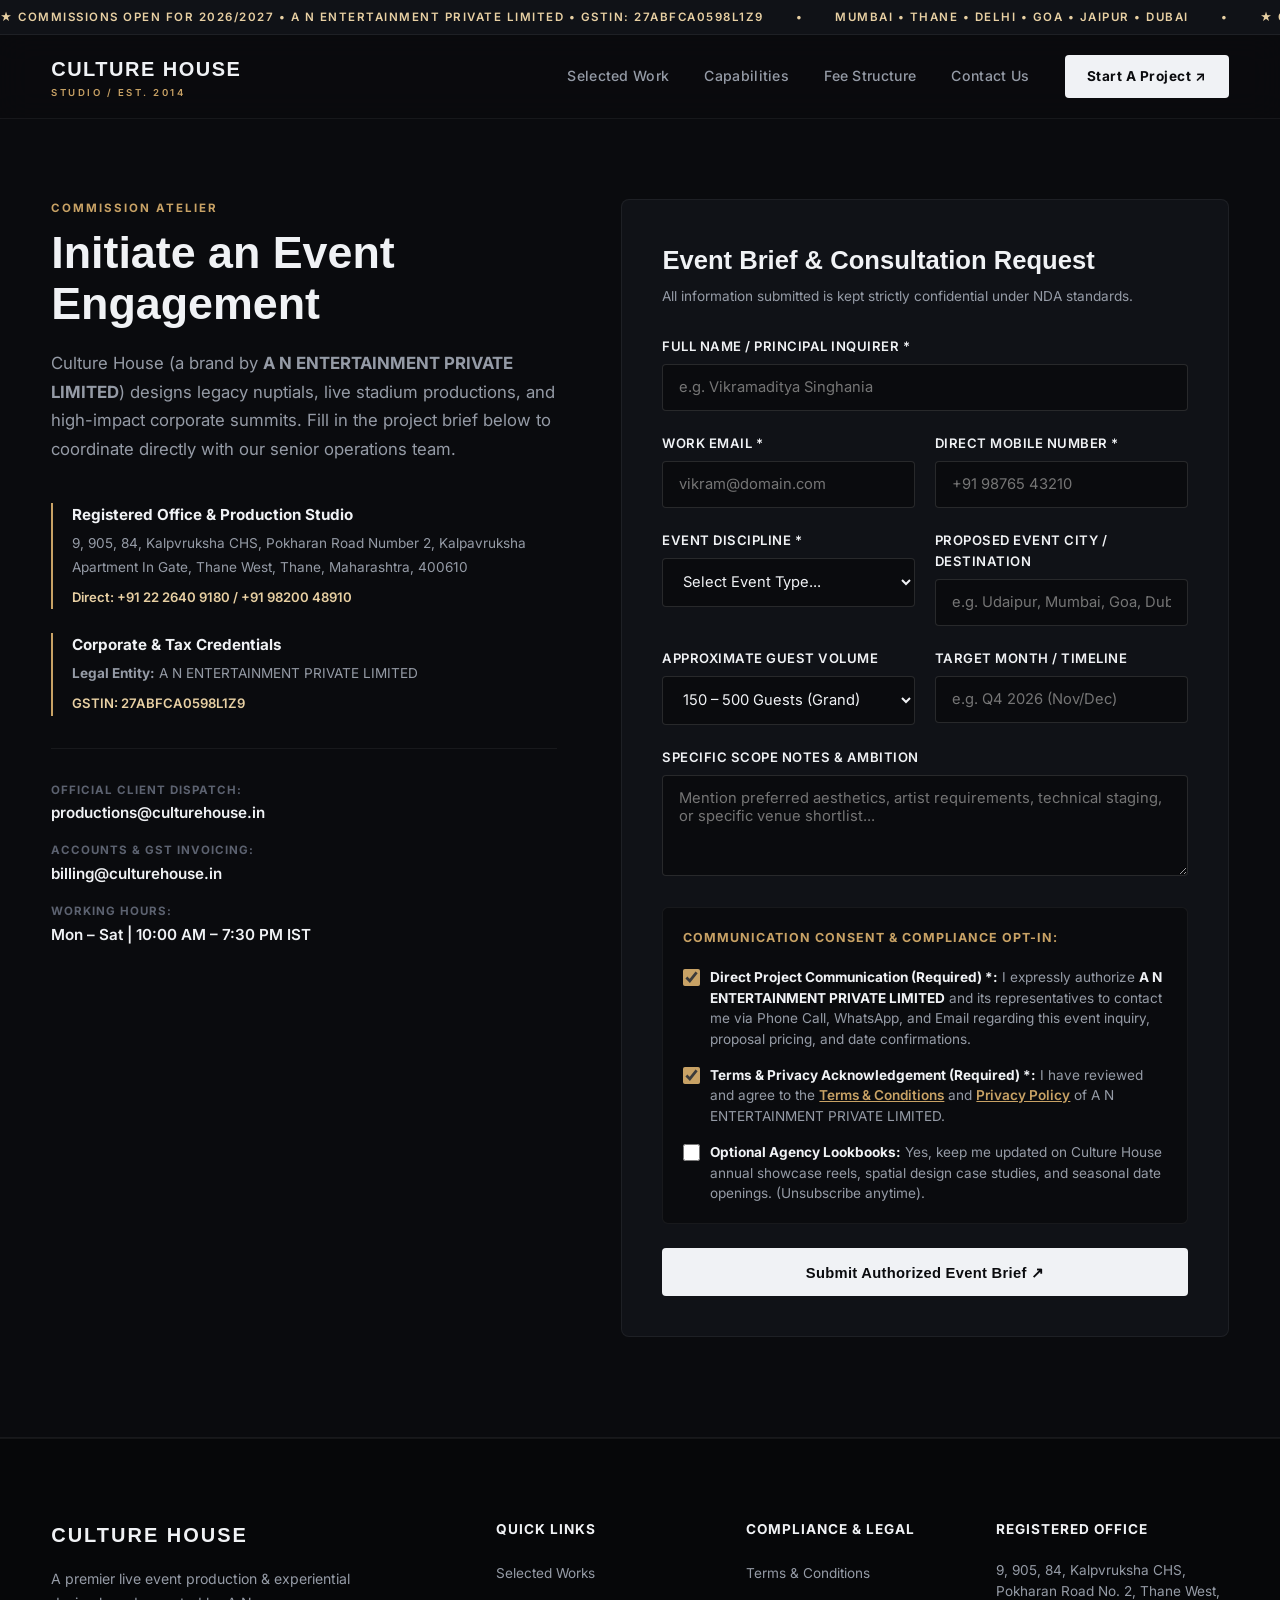
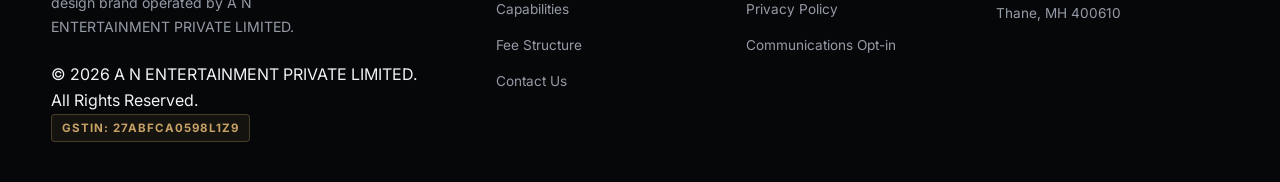
==== contact.html @ 65cb6050 "Initial commit: Culture House Event Management website for A N ENTERTAINMENT PRIVATE LIMITED" ====
<!DOCTYPE html>
<html lang="en">
<head>
  <meta charset="UTF-8">
  <meta name="viewport" content="width=device-width, initial-scale=1.0">
  <title>Contact & Commission Brief — Culture House | A N ENTERTAINMENT PRIVATE LIMITED</title>
  
  <link rel="preconnect" href="https://fonts.googleapis.com">
  <link rel="preconnect" href="https://fonts.gstatic.com" crossorigin>
  <link href="https://fonts.googleapis.com/css2?family=Cabinet+Grotesk:wght@500;700;800;900&family=Instrument+Serif:ital@0;1&family=Inter:wght@300;400;500;600;700&display=swap" rel="stylesheet">
  <link rel="stylesheet" href="https://cdnjs.cloudflare.com/ajax/libs/font-awesome/6.5.1/css/all.min.css">
  <link rel="stylesheet" href="styles.css">
</head>
<body>

  <!-- Top Announcement Bar -->
  <div class="top-ticker">
    <div class="ticker-track">
      <span>★ COMMISSIONS OPEN FOR 2026/2027 • A N ENTERTAINMENT PRIVATE LIMITED • GSTIN: 27ABFCA0598L1Z9</span>
      <span>•</span>
      <span>MUMBAI • THANE • DELHI • GOA • JAIPUR • DUBAI</span>
      <span>•</span>
      <span>★ COMMISSIONS OPEN FOR 2026/2027 • A N ENTERTAINMENT PRIVATE LIMITED</span>
    </div>
  </div>

  <!-- Primary Navigation -->
  <header class="site-header">
    <div class="header-inner">
      <a href="index.html" class="site-logo">
        <span class="logo-txt">CULTURE HOUSE</span>
        <span class="logo-sub">STUDIO / EST. 2014</span>
      </a>

      <nav class="nav-links">
        <a href="index.html#work" class="nav-item">Selected Work</a>
        <a href="index.html#capabilities" class="nav-item">Capabilities</a>
        <a href="index.html#pricing" class="nav-item">Fee Structure</a>
        <a href="contact.html" class="nav-item active">Contact Us</a>
        <a href="contact.html" class="btn-talk">Start A Project ↗</a>
      </nav>
    </div>
  </header>

  <!-- Contact Us Main Section with Verified Opt-In -->
  <main class="contact-page-wrapper">
    <div class="container contact-container">
      
      <div class="contact-intro">
        <span class="section-sup">COMMISSION ATELIER</span>
        <h1 class="contact-headline">Initiate an Event Engagement</h1>
        <p>
          Culture House (a brand by <strong>A N ENTERTAINMENT PRIVATE LIMITED</strong>) designs legacy nuptials, live stadium productions, and high-impact corporate summits. Fill in the project brief below to coordinate directly with our senior operations team.
        </p>

        <div class="office-cards">
          <div class="off-card">
            <h4>Registered Office & Production Studio</h4>
            <p>9, 905, 84, Kalpvruksha CHS, Pokharan Road Number 2, Kalpavruksha Apartment In Gate, Thane West, Thane, Maharashtra, 400610</p>
            <span class="tel">Direct: +91 22 2640 9180 / +91 98200 48910</span>
          </div>

          <div class="off-card">
            <h4>Corporate & Tax Credentials</h4>
            <p><strong>Legal Entity:</strong> A N ENTERTAINMENT PRIVATE LIMITED</p>
            <span class="tel">GSTIN: 27ABFCA0598L1Z9</span>
          </div>
        </div>

        <div class="direct-channels">
          <div class="channel-row">
            <span class="c-label">Official Client Dispatch:</span>
            <a href="mailto:productions@culturehouse.in" class="c-val">productions@culturehouse.in</a>
          </div>
          <div class="channel-row">
            <span class="c-label">Accounts & GST Invoicing:</span>
            <a href="mailto:billing@culturehouse.in" class="c-val">billing@culturehouse.in</a>
          </div>
          <div class="channel-row">
            <span class="c-label">Working Hours:</span>
            <span class="c-val">Mon – Sat | 10:00 AM – 7:30 PM IST</span>
          </div>
        </div>
      </div>

      <!-- Verified Contact Form with Regulatory Compliant Opt-In Checkboxes -->
      <div class="contact-form-wrapper">
        <h3 class="form-title-h3">Event Brief & Consultation Request</h3>
        <p class="form-sub-p">All information submitted is kept strictly confidential under NDA standards.</p>

        <form id="optInContactForm" class="rfp-form">
          <div class="f-group">
            <label>Full Name / Principal Inquirer *</label>
            <input type="text" id="contactName" placeholder="e.g. Vikramaditya Singhania" required>
          </div>

          <div class="f-row">
            <div class="f-group">
              <label>Work Email *</label>
              <input type="email" id="contactEmail" placeholder="vikram@domain.com" required>
            </div>
            <div class="f-group">
              <label>Direct Mobile Number *</label>
              <input type="tel" id="contactPhone" placeholder="+91 98765 43210" required>
            </div>
          </div>

          <div class="f-row">
            <div class="f-group">
              <label>Event Discipline *</label>
              <select id="contactCategory" required>
                <option value="">Select Event Type...</option>
                <option value="Destination Wedding">Royal / Destination Wedding</option>
                <option value="Corporate Summit">Corporate Keynote / Summit</option>
                <option value="Concert / Festival">Arena Concert / Music Festival</option>
                <option value="Private Soiree">Private VIP Soirée</option>
                <option value="Brand Experience">Experiential Brand Launch</option>
              </select>
            </div>
            <div class="f-group">
              <label>Proposed Event City / Destination</label>
              <input type="text" id="contactLocation" placeholder="e.g. Udaipur, Mumbai, Goa, Dubai">
            </div>
          </div>

          <div class="f-row">
            <div class="f-group">
              <label>Approximate Guest Volume</label>
              <select id="contactGuests">
                <option value="Under 150">50 – 150 Guests (Intimate VIP)</option>
                <option value="150 - 500" selected>150 – 500 Guests (Grand)</option>
                <option value="500 - 1500">500 – 1,500 Guests (Large Scale)</option>
                <option value="1500+">1,500+ Attendees (Arena / Mega Event)</option>
              </select>
            </div>
            <div class="f-group">
              <label>Target Month / Timeline</label>
              <input type="text" id="contactTimeline" placeholder="e.g. Q4 2026 (Nov/Dec)">
            </div>
          </div>

          <div class="f-group">
            <label>Specific Scope Notes & Ambition</label>
            <textarea id="contactNotes" rows="4" placeholder="Mention preferred aesthetics, artist requirements, technical staging, or specific venue shortlist..."></textarea>
          </div>

          <!-- Express Opt-In Consent Checkboxes (DPDP & TRAI Compliant) -->
          <div class="opt-in-box">
            <h5 class="opt-title">Communication Consent & Compliance Opt-In:</h5>
            
            <label class="opt-label">
              <input type="checkbox" id="optInDirectComm" checked required>
              <span>
                <strong>Direct Project Communication (Required) *:</strong> I expressly authorize <strong>A N ENTERTAINMENT PRIVATE LIMITED</strong> and its representatives to contact me via Phone Call, WhatsApp, and Email regarding this event inquiry, proposal pricing, and date confirmations.
              </span>
            </label>

            <label class="opt-label">
              <input type="checkbox" id="optInTerms" checked required>
              <span>
                <strong>Terms & Privacy Acknowledgement (Required) *:</strong> I have reviewed and agree to the <a href="terms.html" target="_blank" class="legal-inline-link">Terms & Conditions</a> and <a href="privacy.html" target="_blank" class="legal-inline-link">Privacy Policy</a> of A N ENTERTAINMENT PRIVATE LIMITED.
              </span>
            </label>

            <label class="opt-label">
              <input type="checkbox" id="optInAgencyDeck">
              <span>
                <strong>Optional Agency Lookbooks:</strong> Yes, keep me updated on Culture House annual showcase reels, spatial design case studies, and seasonal date openings. (Unsubscribe anytime).
              </span>
            </label>
          </div>

          <button type="submit" class="btn-solid submit-btn" id="btnSubmitContact">
            Submit Authorized Event Brief ↗
          </button>
          
          <div id="contactFormStatus" class="rfp-alert-box hidden">
            <i class="fa-solid fa-circle-check"></i> Thank you! Your authorized inquiry has been logged with A N ENTERTAINMENT PRIVATE LIMITED. Our production curator will reach out within 4 business hours.
          </div>
        </form>
      </div>

    </div>
  </main>

  <!-- Footer -->
  <footer class="site-footer">
    <div class="container footer-grid">
      <div class="f-brand">
        <h3>CULTURE HOUSE</h3>
        <p>A premier live event production & experiential design brand operated by A N ENTERTAINMENT PRIVATE LIMITED.</p>
        <span class="f-copy">© 2026 A N ENTERTAINMENT PRIVATE LIMITED. All Rights Reserved.</span>
        <div class="legal-badge-footer">
          <span>GSTIN: 27ABFCA0598L1Z9</span>
        </div>
      </div>

      <div class="f-links">
        <h5>Quick Links</h5>
        <ul>
          <li><a href="index.html#work">Selected Works</a></li>
          <li><a href="index.html#capabilities">Capabilities</a></li>
          <li><a href="index.html#pricing">Fee Structure</a></li>
          <li><a href="contact.html">Contact Us</a></li>
        </ul>
      </div>

      <div class="f-links">
        <h5>Compliance & Legal</h5>
        <ul>
          <li><a href="terms.html">Terms & Conditions</a></li>
          <li><a href="privacy.html">Privacy Policy</a></li>
          <li><a href="contact.html">Communications Opt-in</a></li>
        </ul>
      </div>

      <div class="f-links">
        <h5>Registered Office</h5>
        <p style="font-size:0.85rem; color:var(--text-muted); line-height:1.6;">
          9, 905, 84, Kalpvruksha CHS, Pokharan Road No. 2, Thane West, Thane, MH 400610
        </p>
      </div>
    </div>
  </footer>

  <script src="script.js"></script>
</body>
</html>
---- styles.css ----
/* ==========================================================================
   CULTURE HOUSE — Creative Agency & Event Production Atelier
   Architectural & Editorial Modern Minimalist Style
   Strictly Zero Generic AI Slop
   ========================================================================== */

:root {
  /* Editorial Palette: Stark Dark Architecture with Chalk and Warm Titanium */
  --bg-primary: #0a0b0e;
  --bg-secondary: #101217;
  --bg-surface: #151820;
  --bg-elevated: #1d212c;
  
  --text-main: #f0f2f5;
  --text-muted: #959ba6;
  --text-dim: #5c6270;
  
  --accent-gold: #c8a265;
  --accent-gold-light: #e8d0a3;
  --accent-gold-soft: rgba(200, 162, 101, 0.12);
  
  --border-strong: rgba(255, 255, 255, 0.12);
  --border-subtle: rgba(255, 255, 255, 0.06);
  --border-gold: rgba(200, 162, 101, 0.3);

  --font-display: 'Cabinet Grotesk', -apple-system, BlinkMacSystemFont, sans-serif;
  --font-serif: 'Instrument Serif', Georgia, serif;
  --font-body: 'Inter', -apple-system, BlinkMacSystemFont, sans-serif;

  --ease-fluid: cubic-bezier(0.16, 1, 0.3, 1);
  --transition: all 0.3s var(--ease-fluid);
}

/* Reset */
*, *::before, *::after {
  margin: 0;
  padding: 0;
  box-sizing: border-box;
}

html {
  scroll-behavior: smooth;
  font-size: 16px;
  background-color: var(--bg-primary);
}

body {
  font-family: var(--font-body);
  color: var(--text-main);
  background-color: var(--bg-primary);
  line-height: 1.6;
  -webkit-font-smoothing: antialiased;
  overflow-x: hidden;
}

img {
  max-width: 100%;
  display: block;
}

a {
  color: inherit;
  text-decoration: none;
  transition: var(--transition);
}

ul {
  list-style: none;
}

.container {
  width: 92%;
  max-width: 1360px;
  margin: 0 auto;
}

/* Top Ticker */
.top-ticker {
  background: var(--bg-secondary);
  border-bottom: 1px solid var(--border-subtle);
  padding: 8px 0;
  overflow: hidden;
  white-space: nowrap;
  font-size: 0.72rem;
  letter-spacing: 1.5px;
  font-weight: 600;
  color: var(--accent-gold-light);
}

.ticker-track {
  display: inline-flex;
  gap: 2rem;
  animation: marquee 35s linear infinite;
}

@keyframes marquee {
  0% { transform: translateX(0); }
  100% { transform: translateX(-50%); }
}

/* Header */
.site-header {
  position: sticky;
  top: 0;
  z-index: 1000;
  background: rgba(10, 11, 14, 0.9);
  backdrop-filter: blur(16px);
  border-bottom: 1px solid var(--border-subtle);
  padding: 1.1rem 0;
}

.header-inner {
  width: 92%;
  max-width: 1360px;
  margin: 0 auto;
  display: flex;
  align-items: center;
  justify-content: space-between;
}

.site-logo {
  display: flex;
  flex-direction: column;
}

.logo-txt {
  font-family: var(--font-display);
  font-size: 1.25rem;
  font-weight: 900;
  letter-spacing: 1.5px;
  color: var(--text-main);
}

.logo-sub {
  font-size: 0.6rem;
  font-weight: 600;
  letter-spacing: 2.5px;
  color: var(--accent-gold);
}

.nav-links {
  display: flex;
  align-items: center;
  gap: 2.2rem;
}

.nav-item {
  font-size: 0.88rem;
  font-weight: 500;
  color: var(--text-muted);
  letter-spacing: 0.3px;
}

.nav-item:hover {
  color: var(--text-main);
}

.btn-talk {
  background: var(--text-main);
  color: #0a0b0e !important;
  font-size: 0.85rem;
  font-weight: 700;
  padding: 0.65rem 1.4rem;
  border-radius: 4px;
  letter-spacing: 0.5px;
  transition: var(--transition);
}

.btn-talk:hover {
  background: var(--accent-gold-light);
  transform: translateY(-1px);
}

.mobile-menu-btn {
  display: none;
  background: transparent;
  border: none;
  flex-direction: column;
  gap: 6px;
  cursor: pointer;
}

.mobile-menu-btn span {
  width: 24px;
  height: 2px;
  background-color: var(--text-main);
}

/* Global Buttons */
.btn-solid {
  display: inline-block;
  background: var(--text-main);
  color: #0a0b0e;
  font-size: 0.92rem;
  font-weight: 700;
  padding: 0.95rem 1.8rem;
  border-radius: 4px;
  letter-spacing: 0.3px;
  transition: var(--transition);
  border: 1px solid var(--text-main);
}

.btn-solid:hover {
  background: var(--accent-gold);
  border-color: var(--accent-gold);
  color: #000;
}

.btn-outline {
  display: inline-block;
  background: transparent;
  color: var(--text-main);
  border: 1px solid var(--border-strong);
  font-size: 0.92rem;
  font-weight: 600;
  padding: 0.95rem 1.8rem;
  border-radius: 4px;
  transition: var(--transition);
}

.btn-outline:hover {
  border-color: var(--text-main);
  background: rgba(255, 255, 255, 0.05);
}

.btn-outline-dark {
  display: block;
  text-align: center;
  border: 1px solid var(--border-strong);
  padding: 0.85rem;
  border-radius: 4px;
  font-size: 0.88rem;
  font-weight: 600;
  color: var(--text-main);
  margin-top: 1.5rem;
  transition: var(--transition);
}

.btn-outline-dark:hover {
  background: var(--text-main);
  color: #000;
}

/* Hero Section */
.hero-section {
  padding: 80px 0 60px;
  border-bottom: 1px solid var(--border-subtle);
}

.hero-header-row {
  display: flex;
  align-items: center;
  justify-content: space-between;
  margin-bottom: 2rem;
}

.hero-label-tag {
  display: inline-flex;
  align-items: center;
  gap: 8px;
  font-size: 0.8rem;
  font-weight: 600;
  letter-spacing: 1px;
  color: var(--text-muted);
  text-transform: uppercase;
}

.dot-live {
  width: 7px;
  height: 7px;
  background-color: #22c55e;
  border-radius: 50%;
  display: inline-block;
  box-shadow: 0 0 8px #22c55e;
}

.hero-location-tag {
  font-size: 0.8rem;
  font-weight: 500;
  color: var(--text-dim);
  text-transform: uppercase;
  letter-spacing: 1px;
}

.hero-headline {
  font-family: var(--font-display);
  font-size: 4.2rem;
  font-weight: 800;
  line-height: 1.08;
  letter-spacing: -1.5px;
  color: var(--text-main);
  max-width: 1100px;
  margin-bottom: 3rem;
}

.editorial-italic {
  font-family: var(--font-serif);
  font-weight: 400;
  font-style: italic;
  color: var(--accent-gold-light);
  padding: 0 4px;
}

.hero-bottom-grid {
  display: grid;
  grid-template-columns: 1.2fr 0.8fr;
  gap: 4rem;
  align-items: flex-end;
  margin-bottom: 4rem;
}

.hero-summary p {
  font-size: 1.15rem;
  color: var(--text-muted);
  line-height: 1.7;
  max-width: 680px;
  margin-bottom: 2rem;
}

.hero-cta-group {
  display: flex;
  gap: 1.2rem;
  flex-wrap: wrap;
}

.hero-meta-stats {
  border-left: 1px solid var(--border-strong);
  padding-left: 2.5rem;
  display: flex;
  flex-direction: column;
  gap: 1.4rem;
}

.meta-row .m-title {
  display: block;
  font-size: 0.72rem;
  text-transform: uppercase;
  letter-spacing: 1.5px;
  color: var(--text-dim);
  margin-bottom: 4px;
}

.meta-row .m-val {
  font-size: 1.15rem;
  font-weight: 700;
  color: var(--text-main);
  font-family: var(--font-display);
}

/* Hero Imagery Reel */
.hero-imagery-reel {
  width: 92%;
  max-width: 1360px;
  margin: 0 auto;
  display: grid;
  grid-template-columns: 1.8fr 1fr;
  gap: 1.5rem;
}

.reel-card {
  position: relative;
  border-radius: 6px;
  overflow: hidden;
  background: var(--bg-surface);
  border: 1px solid var(--border-subtle);
}

.reel-card img {
  width: 100%;
  height: 480px;
  object-fit: cover;
  transition: transform 0.8s var(--ease-fluid);
}

.reel-card:hover img {
  transform: scale(1.03);
}

.reel-caption {
  position: absolute;
  bottom: 0;
  left: 0;
  width: 100%;
  padding: 1.2rem 1.5rem;
  background: linear-gradient(180deg, transparent 0%, rgba(10, 11, 14, 0.95) 100%);
  display: flex;
  justify-content: space-between;
  align-items: center;
}

.reel-idx {
  font-size: 0.75rem;
  font-weight: 700;
  letter-spacing: 1px;
  color: var(--accent-gold);
}

.reel-name {
  font-size: 0.9rem;
  font-weight: 600;
  color: var(--text-main);
}

/* Trust Bar */
.trust-bar {
  padding: 40px 0;
  border-bottom: 1px solid var(--border-subtle);
  background: var(--bg-secondary);
}

.trust-text {
  font-size: 0.72rem;
  font-weight: 700;
  letter-spacing: 2px;
  color: var(--text-dim);
  margin-bottom: 1.5rem;
}

.client-logo-grid {
  display: flex;
  justify-content: space-between;
  align-items: center;
  gap: 2rem;
  flex-wrap: wrap;
}

.logo-unit {
  font-family: var(--font-display);
  font-size: 1.3rem;
  font-weight: 800;
  letter-spacing: 3px;
  color: rgba(255, 255, 255, 0.25);
  transition: var(--transition);
}

.logo-unit:hover {
  color: var(--text-main);
}

/* Section Shared Typography */
.section-title-wrap {
  display: flex;
  justify-content: space-between;
  align-items: flex-end;
  margin-bottom: 3.5rem;
  gap: 2rem;
}

.section-sup {
  display: block;
  font-size: 0.72rem;
  font-weight: 700;
  letter-spacing: 2px;
  color: var(--accent-gold);
  margin-bottom: 0.6rem;
  text-transform: uppercase;
}

.section-main-heading {
  font-family: var(--font-display);
  font-size: 2.6rem;
  font-weight: 800;
  letter-spacing: -0.5px;
  color: var(--text-main);
}

.section-side-note {
  max-width: 420px;
  font-size: 0.95rem;
  color: var(--text-muted);
  line-height: 1.6;
}

/* Work Section */
.work-section {
  padding: 100px 0;
  border-bottom: 1px solid var(--border-subtle);
}

.work-category-filters {
  display: flex;
  gap: 8px;
  flex-wrap: wrap;
}

.filter-chip {
  background: transparent;
  border: 1px solid var(--border-strong);
  color: var(--text-muted);
  font-size: 0.82rem;
  font-weight: 600;
  padding: 0.55rem 1.1rem;
  border-radius: 4px;
  cursor: pointer;
  transition: var(--transition);
}

.filter-chip:hover,
.filter-chip.active {
  background: var(--text-main);
  color: #000;
  border-color: var(--text-main);
}

.case-study-list {
  display: flex;
  flex-direction: column;
  gap: 3.5rem;
}

.case-card {
  display: grid;
  grid-template-columns: 1.1fr 1.2fr;
  gap: 3rem;
  align-items: center;
  background: var(--bg-secondary);
  border: 1px solid var(--border-subtle);
  border-radius: 8px;
  overflow: hidden;
  transition: var(--transition);
}

.case-card:hover {
  border-color: var(--border-strong);
  box-shadow: 0 20px 40px rgba(0,0,0,0.4);
}

.case-visual {
  position: relative;
  height: 100%;
  min-height: 380px;
}

.case-visual img {
  width: 100%;
  height: 100%;
  object-fit: cover;
}

.case-badge {
  position: absolute;
  top: 1.5rem;
  left: 1.5rem;
  background: rgba(10, 11, 14, 0.85);
  border: 1px solid var(--border-strong);
  padding: 6px 12px;
  font-size: 0.72rem;
  font-weight: 700;
  letter-spacing: 1px;
  text-transform: uppercase;
  color: var(--accent-gold-light);
  border-radius: 3px;
}

.case-details {
  padding: 2.5rem 3rem 2.5rem 0;
}

.case-meta-line {
  font-size: 0.78rem;
  font-weight: 600;
  color: var(--accent-gold);
  letter-spacing: 1px;
  margin-bottom: 0.8rem;
  text-transform: uppercase;
}

.case-title {
  font-family: var(--font-display);
  font-size: 1.85rem;
  font-weight: 700;
  line-height: 1.25;
  margin-bottom: 1rem;
  color: var(--text-main);
}

.case-desc {
  font-size: 0.95rem;
  color: var(--text-muted);
  line-height: 1.7;
  margin-bottom: 2rem;
}

.case-specs {
  display: grid;
  grid-template-columns: 1fr 1fr;
  gap: 1.5rem;
  border-top: 1px solid var(--border-subtle);
  padding-top: 1.5rem;
}

.spec-col strong {
  display: block;
  font-size: 0.72rem;
  text-transform: uppercase;
  color: var(--text-dim);
  letter-spacing: 1px;
  margin-bottom: 4px;
}

.spec-col span {
  font-size: 0.88rem;
  font-weight: 600;
  color: var(--text-main);
}

/* Capabilities Table */
.capabilities-section {
  padding: 100px 0;
  border-bottom: 1px solid var(--border-subtle);
  background: var(--bg-primary);
}

.cap-table {
  display: flex;
  flex-direction: column;
}

.cap-row {
  display: grid;
  grid-template-columns: 80px 1.4fr 1.2fr;
  gap: 2.5rem;
  padding: 2.5rem 0;
  border-bottom: 1px solid var(--border-subtle);
  align-items: flex-start;
  transition: var(--transition);
}

.cap-row:hover {
  border-color: var(--border-strong);
}

.cap-num {
  font-family: var(--font-serif);
  font-size: 1.8rem;
  font-style: italic;
  color: var(--accent-gold);
}

.cap-title h3 {
  font-family: var(--font-display);
  font-size: 1.4rem;
  font-weight: 700;
  margin-bottom: 0.6rem;
  color: var(--text-main);
}

.cap-title p {
  font-size: 0.92rem;
  color: var(--text-muted);
  line-height: 1.6;
  max-width: 500px;
}

.cap-deliverables {
  display: flex;
  flex-direction: column;
  gap: 0.6rem;
}

.cap-deliverables span {
  font-size: 0.82rem;
  font-weight: 600;
  color: var(--text-main);
  background: var(--bg-secondary);
  border: 1px solid var(--border-subtle);
  padding: 8px 14px;
  border-radius: 4px;
  width: fit-content;
}

/* Pricing Section */
.pricing-section {
  padding: 100px 0;
  background: var(--bg-secondary);
  border-bottom: 1px solid var(--border-subtle);
}

.pricing-grid {
  display: grid;
  grid-template-columns: repeat(3, 1fr);
  gap: 2rem;
}

.price-card {
  background: var(--bg-primary);
  border: 1px solid var(--border-subtle);
  border-radius: 6px;
  padding: 2.5rem;
  display: flex;
  flex-direction: column;
  justify-content: space-between;
  position: relative;
}

.price-card.featured-card {
  border-color: var(--border-gold);
  box-shadow: 0 0 30px rgba(200, 162, 101, 0.08);
}

.featured-tag {
  position: absolute;
  top: -12px;
  left: 2rem;
  background: var(--accent-gold);
  color: #000;
  font-size: 0.65rem;
  font-weight: 800;
  letter-spacing: 1.5px;
  padding: 4px 10px;
  border-radius: 2px;
}

.p-header h4 {
  font-family: var(--font-display);
  font-size: 1.35rem;
  font-weight: 700;
  margin-bottom: 0.4rem;
}

.p-ideal {
  font-size: 0.8rem;
  color: var(--text-muted);
  display: block;
  margin-bottom: 1.5rem;
}

.p-cost {
  margin-bottom: 2rem;
  border-bottom: 1px solid var(--border-subtle);
  padding-bottom: 1.5rem;
}

.p-cost .currency {
  font-size: 1.2rem;
  color: var(--accent-gold);
  font-weight: 600;
  margin-right: 4px;
}

.p-cost .val {
  font-family: var(--font-display);
  font-size: 2.2rem;
  font-weight: 800;
}

.p-cost .unit {
  font-size: 0.78rem;
  color: var(--text-dim);
  display: block;
  text-transform: uppercase;
  letter-spacing: 1px;
}

.p-features {
  display: flex;
  flex-direction: column;
  gap: 0.85rem;
  margin-bottom: 2rem;
  flex-grow: 1;
}

.p-features li {
  font-size: 0.88rem;
  color: var(--text-muted);
  display: flex;
  align-items: center;
  gap: 10px;
}

.p-features li i {
  color: var(--accent-gold);
  font-size: 0.75rem;
}

/* Credo Section */
.credo-section {
  padding: 100px 0;
  border-bottom: 1px solid var(--border-subtle);
}

.credo-container {
  display: grid;
  grid-template-columns: 1.1fr 1fr;
  gap: 4rem;
  align-items: center;
}

.credo-left h2 {
  font-family: var(--font-serif);
  font-size: 2.8rem;
  font-weight: 400;
  line-height: 1.2;
  font-style: italic;
  color: var(--text-main);
}

.credo-right p {
  font-size: 1.05rem;
  color: var(--text-muted);
  line-height: 1.8;
  margin-bottom: 1.5rem;
}

.founder-sign {
  display: flex;
  gap: 3rem;
  border-top: 1px solid var(--border-subtle);
  padding-top: 1.5rem;
  margin-top: 2rem;
}

.f-info strong {
  display: block;
  font-size: 0.95rem;
  color: var(--text-main);
}

.f-info span {
  font-size: 0.78rem;
  color: var(--accent-gold);
  text-transform: uppercase;
  letter-spacing: 1px;
}

/* Estimator Box */
.estimator-section {
  padding: 80px 0;
  background: var(--bg-secondary);
  border-bottom: 1px solid var(--border-subtle);
}

.estimator-box {
  background: var(--bg-surface);
  border: 1px solid var(--border-strong);
  border-radius: 8px;
  padding: 3rem;
  display: grid;
  grid-template-columns: 1.3fr 1fr;
  gap: 4rem;
  align-items: center;
}

.est-left h3 {
  font-family: var(--font-display);
  font-size: 1.8rem;
  font-weight: 700;
  margin-bottom: 0.6rem;
}

.est-left p {
  font-size: 0.92rem;
  color: var(--text-muted);
  margin-bottom: 2rem;
}

.est-control {
  margin-bottom: 1.5rem;
}

.est-control label {
  display: block;
  font-size: 0.88rem;
  font-weight: 600;
  margin-bottom: 0.6rem;
  color: var(--text-main);
}

.est-control strong {
  color: var(--accent-gold);
}

.est-control input[type="range"] {
  width: 100%;
  accent-color: var(--accent-gold);
}

.est-select {
  width: 100%;
  padding: 0.8rem;
  background: var(--bg-primary);
  border: 1px solid var(--border-subtle);
  color: var(--text-main);
  border-radius: 4px;
  font-family: inherit;
}

.est-right {
  background: var(--bg-primary);
  border: 1px solid var(--border-subtle);
  padding: 2.2rem;
  border-radius: 6px;
  text-align: center;
}

.est-sub {
  font-size: 0.72rem;
  font-weight: 700;
  letter-spacing: 1.5px;
  color: var(--text-dim);
  text-transform: uppercase;
  display: block;
}

.est-figure {
  font-family: var(--font-display);
  font-size: 2.4rem;
  font-weight: 900;
  color: var(--accent-gold-light);
  margin: 0.8rem 0;
}

.est-note {
  font-size: 0.78rem;
  color: var(--text-dim);
  margin-bottom: 1.5rem;
  line-height: 1.5;
}

.est-btn {
  width: 100%;
  text-align: center;
}

/* Contact Section */
.contact-section {
  padding: 100px 0;
  background: var(--bg-primary);
}

.contact-container {
  display: grid;
  grid-template-columns: 1fr 1.2fr;
  gap: 4rem;
}

.contact-headline {
  font-family: var(--font-display);
  font-size: 2.8rem;
  font-weight: 800;
  line-height: 1.15;
  margin-bottom: 1.2rem;
}

.contact-intro p {
  color: var(--text-muted);
  font-size: 1.05rem;
  line-height: 1.7;
  margin-bottom: 2.5rem;
}

.office-cards {
  display: flex;
  flex-direction: column;
  gap: 1.5rem;
  margin-bottom: 2rem;
}

.off-card {
  border-left: 2px solid var(--accent-gold);
  padding-left: 1.2rem;
}

.off-card h4 {
  font-size: 0.95rem;
  font-weight: 700;
  margin-bottom: 0.3rem;
}

.off-card p {
  font-size: 0.85rem;
  color: var(--text-muted);
  margin-bottom: 0.3rem !important;
}

.off-card .tel {
  font-size: 0.82rem;
  font-weight: 600;
  color: var(--accent-gold-light);
}

.direct-email {
  font-size: 0.88rem;
}

.direct-email span {
  color: var(--text-dim);
  margin-right: 6px;
}

.direct-email a {
  color: var(--text-main);
  text-decoration: underline;
  font-weight: 600;
}

.contact-form-wrapper {
  background: var(--bg-secondary);
  border: 1px solid var(--border-subtle);
  border-radius: 8px;
  padding: 2.5rem;
}

.f-group {
  margin-bottom: 1.4rem;
}

.f-row {
  display: grid;
  grid-template-columns: 1fr 1fr;
  gap: 1.2rem;
}

.f-group label {
  display: block;
  font-size: 0.82rem;
  font-weight: 600;
  color: var(--text-main);
  margin-bottom: 0.4rem;
  text-transform: uppercase;
  letter-spacing: 0.5px;
}

.f-group input,
.f-group select,
.f-group textarea {
  width: 100%;
  background: var(--bg-primary);
  border: 1px solid var(--border-strong);
  color: var(--text-main);
  padding: 0.85rem 1rem;
  border-radius: 4px;
  font-family: inherit;
  font-size: 0.92rem;
  transition: var(--transition);
}

.f-group input:focus,
.f-group select:focus,
.f-group textarea:focus {
  outline: none;
  border-color: var(--accent-gold);
}

.submit-btn {
  width: 100%;
  cursor: pointer;
  border: none;
}

.rfp-alert-box {
  margin-top: 1.2rem;
  padding: 1rem;
  border-radius: 4px;
  font-size: 0.88rem;
  background: rgba(34, 197, 94, 0.1);
  border: 1px solid rgba(34, 197, 94, 0.3);
  color: #86efac;
}

.rfp-alert-box.hidden {
  display: none;
}

/* Footer */
.site-footer {
  background: #060709;
  border-top: 1px solid var(--border-subtle);
  padding: 80px 0 40px;
}

.footer-grid {
  display: grid;
  grid-template-columns: 2fr 1fr 1fr 1.2fr;
  gap: 3.5rem;
}

.f-brand h3 {
  font-family: var(--font-display);
  font-size: 1.25rem;
  font-weight: 900;
  letter-spacing: 2px;
  margin-bottom: 1rem;
}

.f-brand p {
  color: var(--text-muted);
  font-size: 0.88rem;
  line-height: 1.7;
  max-width: 320px;
  margin-bottom: 1.5rem;
}

/* Legal Pages & Documentation */
.legal-page-section {
  padding: 80px 0 100px;
  background: var(--bg-primary);
  border-bottom: 1px solid var(--border-subtle);
}

.legal-container {
  max-width: 900px;
  margin: 0 auto;
}

.legal-header {
  margin-bottom: 3.5rem;
  border-bottom: 1px solid var(--border-subtle);
  padding-bottom: 2rem;
}

.legal-title {
  font-family: var(--font-display);
  font-size: 3rem;
  font-weight: 800;
  letter-spacing: -1px;
  margin: 0.5rem 0 1rem;
  color: var(--text-main);
}

.legal-updated {
  font-size: 0.85rem;
  color: var(--text-muted);
}

.legal-body {
  display: flex;
  flex-direction: column;
  gap: 2.5rem;
}

.legal-block h3 {
  font-family: var(--font-display);
  font-size: 1.4rem;
  font-weight: 700;
  color: var(--text-main);
  margin-bottom: 1rem;
}

.legal-block p {
  font-size: 0.98rem;
  color: var(--text-muted);
  line-height: 1.8;
  margin-bottom: 1rem;
}

.legal-block ul {
  display: flex;
  flex-direction: column;
  gap: 0.8rem;
  padding-left: 1.2rem;
  margin-top: 0.8rem;
}

.legal-block ul li {
  font-size: 0.95rem;
  color: var(--text-muted);
  line-height: 1.6;
  list-style-type: disc;
}

.legal-info-card {
  background: var(--bg-secondary);
  border: 1px solid var(--border-gold);
  border-radius: 6px;
  padding: 1.5rem;
  margin: 1.2rem 0;
}

.legal-info-card strong {
  display: block;
  font-size: 0.9rem;
  color: var(--accent-gold-light);
  margin-bottom: 0.8rem;
  text-transform: uppercase;
  letter-spacing: 1px;
}

.legal-info-card ul li {
  list-style: none;
}

.legal-cta-box {
  background: var(--bg-secondary);
  border: 1px solid var(--border-strong);
  padding: 2.5rem;
  border-radius: 8px;
  margin-top: 4rem;
  text-align: center;
}

.legal-cta-box h4 {
  font-family: var(--font-display);
  font-size: 1.5rem;
  font-weight: 700;
  margin-bottom: 0.5rem;
}

.legal-cta-box p {
  color: var(--text-muted);
  margin-bottom: 1.5rem;
  font-size: 0.95rem;
}

/* Contact Page Dedicated Styles */
.contact-page-wrapper {
  padding: 80px 0 100px;
  background: var(--bg-primary);
  border-bottom: 1px solid var(--border-subtle);
}

.form-title-h3 {
  font-family: var(--font-display);
  font-size: 1.6rem;
  font-weight: 700;
  margin-bottom: 0.3rem;
  color: var(--text-main);
}

.form-sub-p {
  font-size: 0.85rem;
  color: var(--text-muted);
  margin-bottom: 1.8rem;
}

.direct-channels {
  display: flex;
  flex-direction: column;
  gap: 1rem;
  margin-top: 2rem;
  padding-top: 2rem;
  border-top: 1px solid var(--border-subtle);
}

.channel-row {
  display: flex;
  flex-direction: column;
}

.c-label {
  font-size: 0.72rem;
  font-weight: 700;
  text-transform: uppercase;
  letter-spacing: 1px;
  color: var(--text-dim);
  margin-bottom: 2px;
}

.c-val {
  font-size: 0.95rem;
  font-weight: 600;
  color: var(--text-main);
}

.channel-row a.c-val:hover {
  color: var(--accent-gold);
}

/* Opt-In Checkboxes Container */
.opt-in-box {
  background: var(--bg-primary);
  border: 1px solid var(--border-subtle);
  border-radius: 6px;
  padding: 1.25rem;
  margin: 1.5rem 0;
  display: flex;
  flex-direction: column;
  gap: 1rem;
}

.opt-title {
  font-size: 0.78rem;
  font-weight: 700;
  text-transform: uppercase;
  letter-spacing: 1px;
  color: var(--accent-gold);
  margin-bottom: 0.2rem;
}

.opt-label {
  display: flex;
  align-items: flex-start;
  gap: 10px;
  cursor: pointer;
  font-size: 0.85rem;
  color: var(--text-muted);
  line-height: 1.5;
}

.opt-label input[type="checkbox"] {
  width: 17px;
  height: 17px;
  margin-top: 2px;
  accent-color: var(--accent-gold);
  cursor: pointer;
  flex-shrink: 0;
}

.opt-label strong {
  color: var(--text-main);
}

.legal-inline-link {
  color: var(--accent-gold);
  text-decoration: underline;
  font-weight: 600;
}

.legal-inline-link:hover {
  color: var(--accent-gold-light);
}

.legal-badge-footer span {
  display: inline-block;
  font-size: 0.72rem;
  font-weight: 700;
  letter-spacing: 1px;
  color: var(--accent-gold);
  background: rgba(200, 162, 101, 0.08);
  border: 1px solid var(--border-gold);
  padding: 4px 10px;
  border-radius: 4px;
}

.f-links h5 {
  font-size: 0.85rem;
  font-weight: 700;
  text-transform: uppercase;
  letter-spacing: 1px;
  margin-bottom: 1.2rem;
  color: var(--text-main);
}

.f-links ul li {
  margin-bottom: 0.65rem;
}

.f-links ul li a {
  font-size: 0.85rem;
  color: var(--text-muted);
}

.f-links ul li a:hover {
  color: var(--accent-gold-light);
}

/* Responsive */
@media (max-width: 1024px) {
  .hero-headline {
    font-size: 3.2rem;
  }
  .hero-bottom-grid,
  .hero-imagery-reel,
  .credo-container,
  .estimator-box,
  .contact-container {
    grid-template-columns: 1fr;
    gap: 3rem;
  }
  .hero-meta-stats {
    border-left: none;
    border-top: 1px solid var(--border-strong);
    padding-left: 0;
    padding-top: 2rem;
  }
  .pricing-grid {
    grid-template-columns: 1fr;
  }
  .cap-row {
    grid-template-columns: 50px 1fr;
  }
  .cap-deliverables {
    grid-column: 2;
  }
  .footer-grid {
    grid-template-columns: 1fr 1fr;
  }
}

@media (max-width: 768px) {
  .hero-headline {
    font-size: 2.3rem;
  }
  .mobile-menu-btn {
    display: flex;
  }
  .nav-links {
    display: none;
    position: absolute;
    top: 100%;
    left: 0;
    width: 100%;
    background: var(--bg-primary);
    flex-direction: column;
    padding: 2rem;
    border-bottom: 1px solid var(--border-subtle);
  }
  .nav-links.open {
    display: flex;
  }
  .case-card {
    grid-template-columns: 1fr;
  }
  .case-details {
    padding: 2rem;
  }
  .f-row {
    grid-template-columns: 1fr;
  }
  .footer-grid {
    grid-template-columns: 1fr;
  }
}
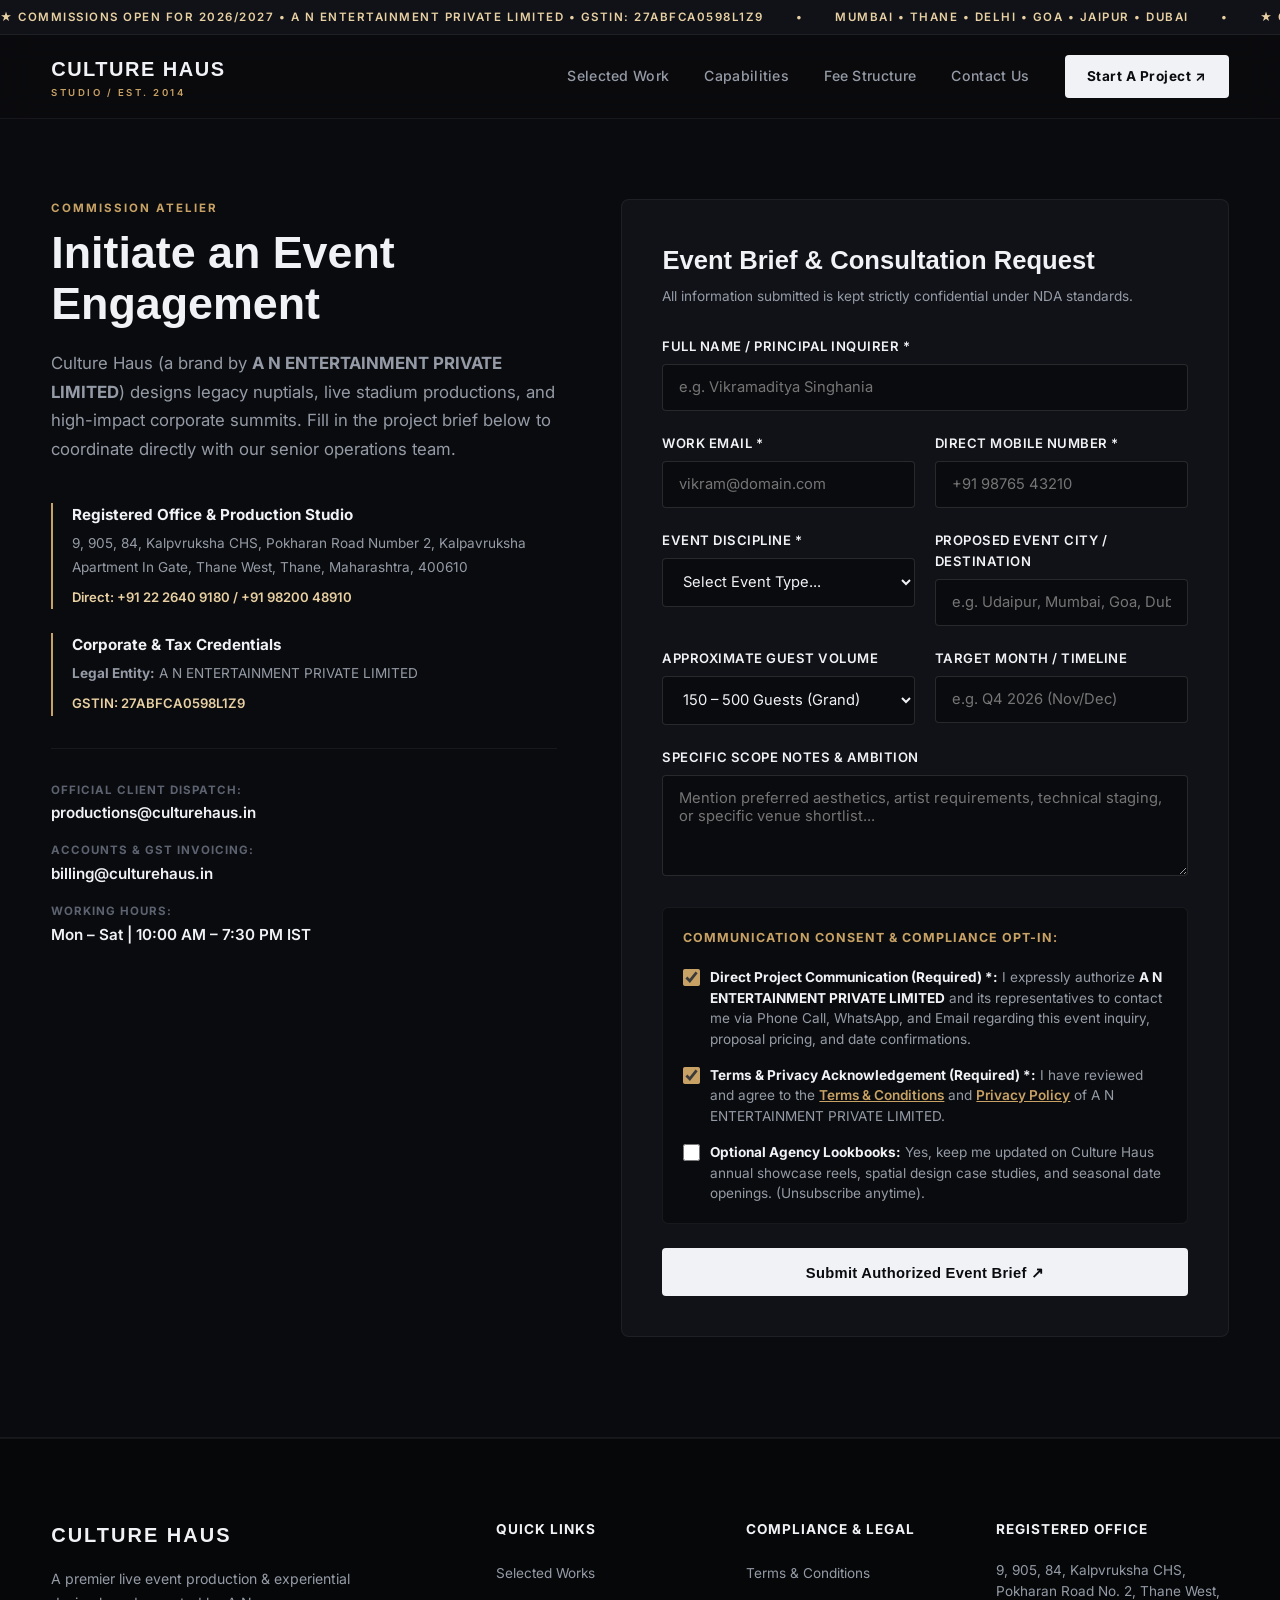
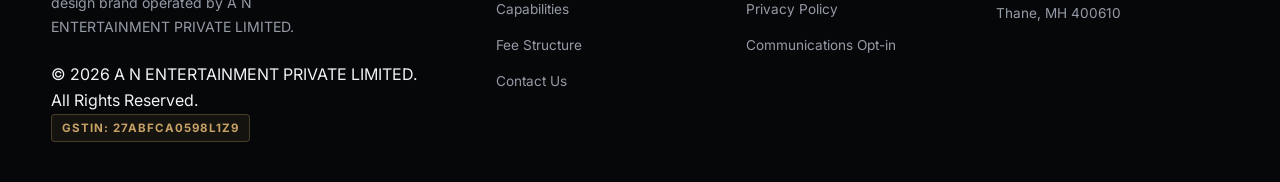
==== commit ba9b75bd: "Update brand name from Culture House to Culture Haus across all pages and metadata" ====
--- a/contact.html
+++ b/contact.html
@@ -3,7 +3,7 @@
 <head>
   <meta charset="UTF-8">
   <meta name="viewport" content="width=device-width, initial-scale=1.0">
-  <title>Contact & Commission Brief — Culture House | A N ENTERTAINMENT PRIVATE LIMITED</title>
+  <title>Contact & Commission Brief — Culture Haus | A N ENTERTAINMENT PRIVATE LIMITED</title>
   
   <link rel="preconnect" href="https://fonts.googleapis.com">
   <link rel="preconnect" href="https://fonts.gstatic.com" crossorigin>
@@ -28,7 +28,7 @@
   <header class="site-header">
     <div class="header-inner">
       <a href="index.html" class="site-logo">
-        <span class="logo-txt">CULTURE HOUSE</span>
+        <span class="logo-txt">CULTURE HAUS</span>
         <span class="logo-sub">STUDIO / EST. 2014</span>
       </a>
 
@@ -50,7 +50,7 @@
         <span class="section-sup">COMMISSION ATELIER</span>
         <h1 class="contact-headline">Initiate an Event Engagement</h1>
         <p>
-          Culture House (a brand by <strong>A N ENTERTAINMENT PRIVATE LIMITED</strong>) designs legacy nuptials, live stadium productions, and high-impact corporate summits. Fill in the project brief below to coordinate directly with our senior operations team.
+          Culture Haus (a brand by <strong>A N ENTERTAINMENT PRIVATE LIMITED</strong>) designs legacy nuptials, live stadium productions, and high-impact corporate summits. Fill in the project brief below to coordinate directly with our senior operations team.
         </p>
 
         <div class="office-cards">
@@ -70,11 +70,11 @@
         <div class="direct-channels">
           <div class="channel-row">
             <span class="c-label">Official Client Dispatch:</span>
-            <a href="mailto:productions@culturehouse.in" class="c-val">productions@culturehouse.in</a>
+            <a href="mailto:productions@culturehaus.in" class="c-val">productions@culturehaus.in</a>
           </div>
           <div class="channel-row">
             <span class="c-label">Accounts & GST Invoicing:</span>
-            <a href="mailto:billing@culturehouse.in" class="c-val">billing@culturehouse.in</a>
+            <a href="mailto:billing@culturehaus.in" class="c-val">billing@culturehaus.in</a>
           </div>
           <div class="channel-row">
             <span class="c-label">Working Hours:</span>
@@ -165,7 +165,7 @@
             <label class="opt-label">
               <input type="checkbox" id="optInAgencyDeck">
               <span>
-                <strong>Optional Agency Lookbooks:</strong> Yes, keep me updated on Culture House annual showcase reels, spatial design case studies, and seasonal date openings. (Unsubscribe anytime).
+                <strong>Optional Agency Lookbooks:</strong> Yes, keep me updated on Culture Haus annual showcase reels, spatial design case studies, and seasonal date openings. (Unsubscribe anytime).
               </span>
             </label>
           </div>
@@ -187,7 +187,7 @@
   <footer class="site-footer">
     <div class="container footer-grid">
       <div class="f-brand">
-        <h3>CULTURE HOUSE</h3>
+        <h3>CULTURE HAUS</h3>
         <p>A premier live event production & experiential design brand operated by A N ENTERTAINMENT PRIVATE LIMITED.</p>
         <span class="f-copy">© 2026 A N ENTERTAINMENT PRIVATE LIMITED. All Rights Reserved.</span>
         <div class="legal-badge-footer">
--- a/styles.css
+++ b/styles.css
@@ -1,5 +1,5 @@
 /* ==========================================================================
-   CULTURE HOUSE — Creative Agency & Event Production Atelier
+   CULTURE HAUS — Creative Agency & Event Production Atelier
    Architectural & Editorial Modern Minimalist Style
    Strictly Zero Generic AI Slop
    ========================================================================== */
